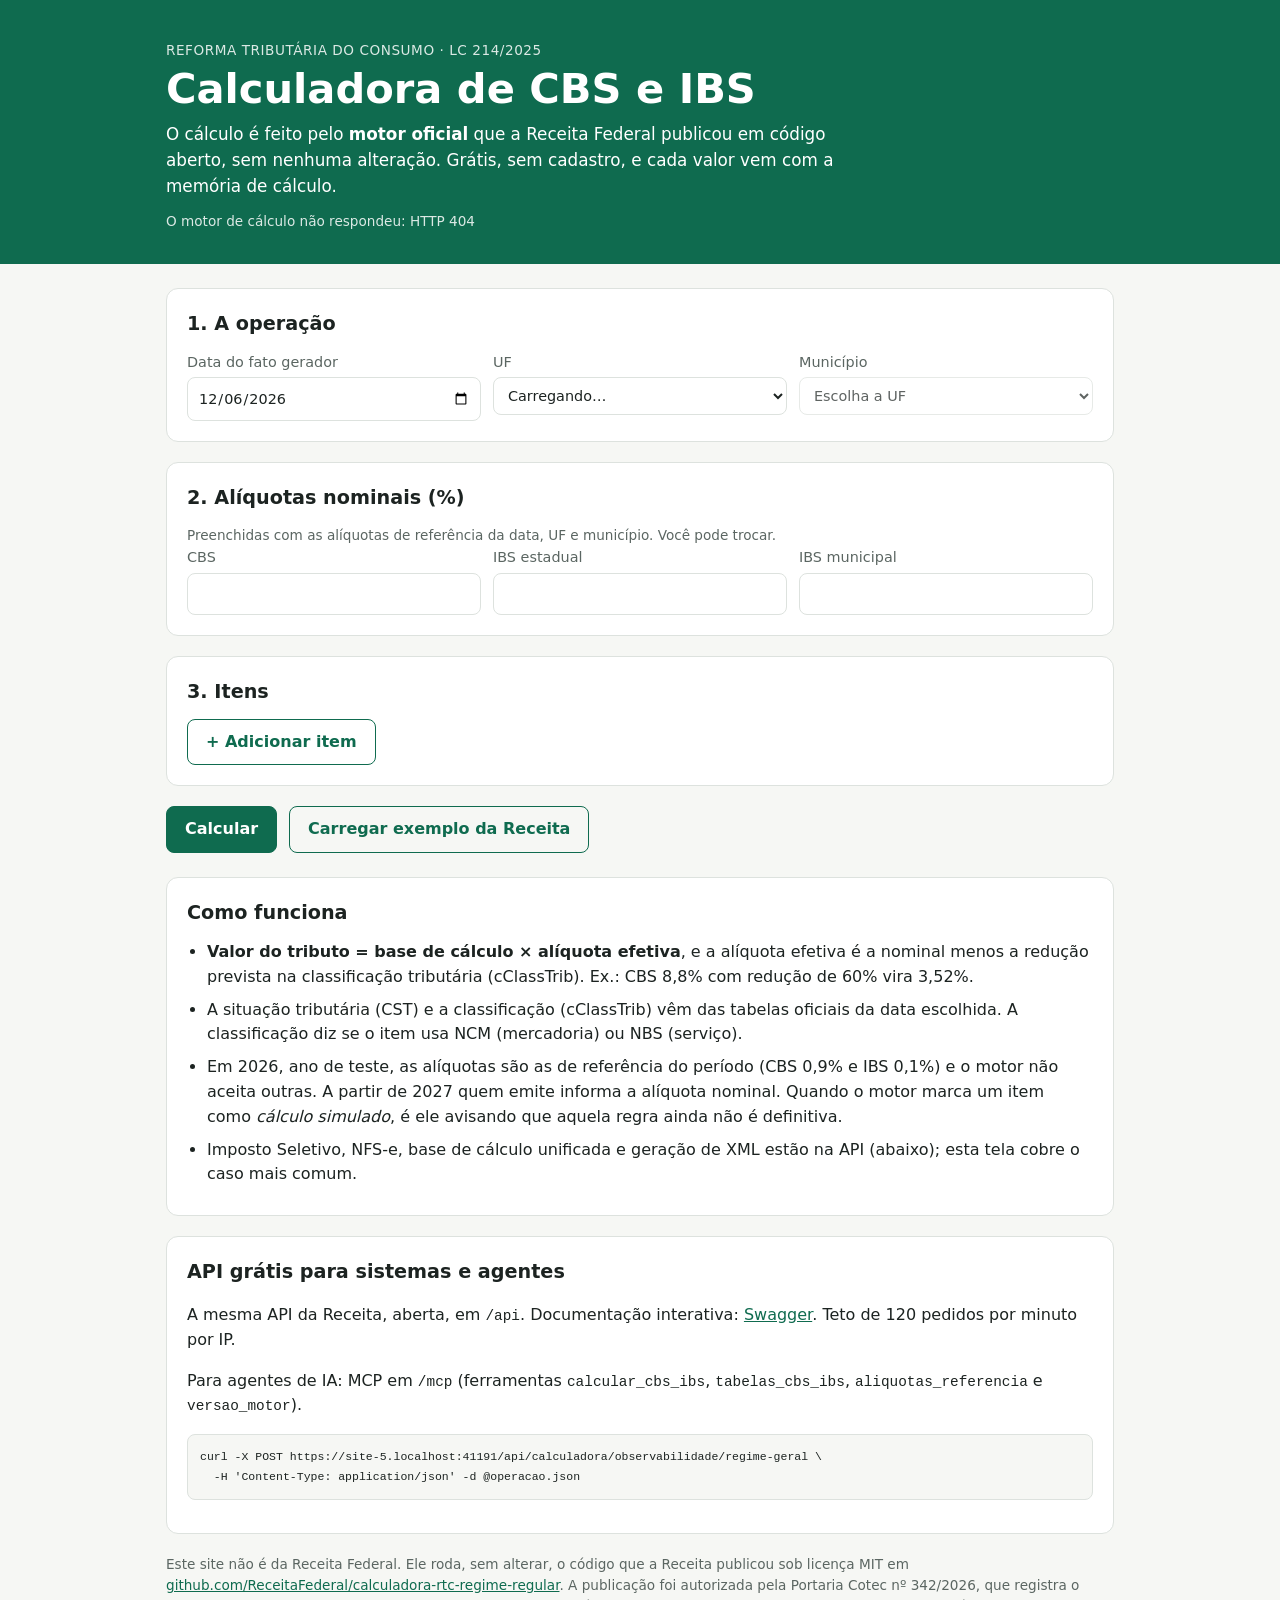
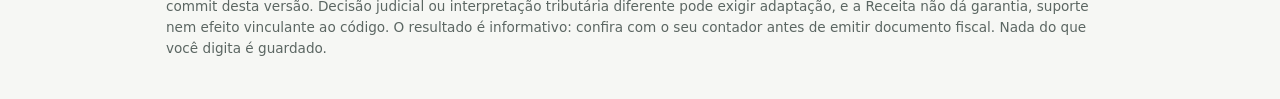
==== web/calculadora.html @ 19687cbc "feat: primeiro commit Espelho-de: pasta-local Co-Authored-By: James.V1 <noreply@factory.mybagcenter." ====
<!doctype html>
<html lang="pt-BR">
<head>
<meta charset="utf-8">
<meta name="viewport" content="width=device-width, initial-scale=1">
<title>Calculadora CBS e IBS</title>
<meta name="description" content="Calcule CBS, IBS estadual e IBS municipal da Reforma Tributária (LC 214/2025) com o motor oficial que a Receita Federal publicou em código aberto. Grátis, sem cadastro, com memória de cálculo e API.">
<meta name="robots" content="index, follow">
<link rel="stylesheet" href="estilo.css">
<link rel="icon" href="icone.svg" type="image/svg+xml">
</head>
<body>
<header class="topo">
  <div class="caixa">
    <p class="selo">Reforma Tributária do Consumo · LC 214/2025</p>
    <h1>Calculadora de CBS e IBS</h1>
    <p class="sub">O cálculo é feito pelo <strong>motor oficial</strong> que a Receita Federal publicou em código aberto, sem nenhuma alteração. Grátis, sem cadastro, e cada valor vem com a memória de cálculo.</p>
    <p class="versao" id="versao">Carregando a versão do motor…</p>
  </div>
</header>

<main class="caixa">
  <form id="form" novalidate>
    <section class="cartao">
      <h2>1. A operação</h2>
      <div class="grade3">
        <label>Data do fato gerador
          <input type="date" id="data" required>
        </label>
        <label>UF
          <select id="uf" required><option value="">Carregando…</option></select>
        </label>
        <label>Município
          <select id="municipio" required disabled><option value="">Escolha a UF</option></select>
        </label>
      </div>
    </section>

    <section class="cartao">
      <h2>2. Alíquotas nominais (%)</h2>
      <p class="dica" id="dica-aliq">Preenchidas com as alíquotas de referência da data, UF e município. Você pode trocar.</p>
      <div class="grade3">
        <label>CBS
          <input type="number" id="a-cbs" step="0.0001" min="0" max="100" inputmode="decimal" required>
        </label>
        <label>IBS estadual
          <input type="number" id="a-uf" step="0.0001" min="0" max="100" inputmode="decimal" required>
        </label>
        <label>IBS municipal
          <input type="number" id="a-mun" step="0.0001" min="0" max="100" inputmode="decimal" required>
        </label>
      </div>
    </section>

    <section class="cartao">
      <h2>3. Itens</h2>
      <div id="itens"></div>
      <button type="button" class="secundario" id="mais">+ Adicionar item</button>
    </section>

    <div class="acoes">
      <button type="submit" id="calcular">Calcular</button>
      <button type="button" class="secundario" id="exemplo">Carregar exemplo da Receita</button>
    </div>
  </form>

  <section id="resultado" class="cartao" hidden aria-live="polite"></section>

  <section class="cartao">
    <h2>Como funciona</h2>
    <ul class="lista">
      <li><strong>Valor do tributo = base de cálculo × alíquota efetiva</strong>, e a alíquota efetiva é a nominal menos a redução prevista na classificação tributária (cClassTrib). Ex.: CBS 8,8% com redução de 60% vira 3,52%.</li>
      <li>A situação tributária (CST) e a classificação (cClassTrib) vêm das tabelas oficiais da data escolhida. A classificação diz se o item usa NCM (mercadoria) ou NBS (serviço).</li>
      <li>Em 2026, ano de teste, as alíquotas são as de referência do período (CBS 0,9% e IBS 0,1%) e o motor não aceita outras. A partir de 2027 quem emite informa a alíquota nominal. Quando o motor marca um item como <em>cálculo simulado</em>, é ele avisando que aquela regra ainda não é definitiva.</li>
      <li>Imposto Seletivo, NFS-e, base de cálculo unificada e geração de XML estão na API (abaixo); esta tela cobre o caso mais comum.</li>
    </ul>
  </section>

  <section class="cartao">
    <h2>API grátis para sistemas e agentes</h2>
    <p>A mesma API da Receita, aberta, em <code>/api</code>. Documentação interativa: <a href="/api/swagger-ui.html">Swagger</a>. Teto de 120 pedidos por minuto por IP.</p>
    <p>Para agentes de IA: MCP em <code>/mcp</code> (ferramentas <code>calcular_cbs_ibs</code>, <code>tabelas_cbs_ibs</code>, <code>aliquotas_referencia</code> e <code>versao_motor</code>).</p>
<pre><code>curl -X POST https://<span id="host">este-site</span>/api/calculadora/observabilidade/regime-geral \
  -H 'Content-Type: application/json' -d @operacao.json</code></pre>
  </section>

  <p class="aviso">Este site não é da Receita Federal. Ele roda, sem alterar, o código que a Receita publicou sob licença MIT em
  <a href="https://github.com/ReceitaFederal/calculadora-rtc-regime-regular" rel="noopener">github.com/ReceitaFederal/calculadora-rtc-regime-regular</a>.
  A publicação foi autorizada pela Portaria Cotec nº 342/2026, que registra o commit desta versão. Decisão judicial ou interpretação tributária diferente pode exigir adaptação, e a Receita não dá garantia, suporte nem efeito vinculante ao código. O resultado é informativo: confira com o seu contador antes de emitir documento fiscal. Nada do que você digita é guardado.</p>
</main>

<template id="tpl-item">
  <fieldset class="item">
    <legend>Item <span class="n"></span></legend>
    <div class="grade4">
      <label>CST
        <select class="cst" required></select>
      </label>
      <label class="largo">Classificação tributária (cClassTrib)
        <select class="cclass" required></select>
      </label>
      <label>Código
        <span class="linha">
          <select class="tipo" aria-label="Tipo de código"><option value="ncm">NCM</option><option value="nbs">NBS</option></select>
          <input class="codigo" inputmode="numeric" pattern="[0-9.]*" placeholder="10063021" required>
        </span>
      </label>
      <label>Base de cálculo (R$)
        <input class="base" type="number" step="0.01" min="0" inputmode="decimal" required>
      </label>
      <label>Quantidade
        <input class="qtd" type="number" step="any" min="0" value="1">
      </label>
      <label>Unidade
        <input class="un" value="UN" maxlength="6">
      </label>
    </div>
    <p class="info-class"></p>
    <button type="button" class="remover secundario">Remover item</button>
  </fieldset>
</template>

<script src="app.js"></script>
</body>
</html>
---- web/estilo.css ----
:root {
  --fundo: #f6f7f4; --cartao: #ffffff; --texto: #1c2321; --suave: #5b6662; --borda: #dde2de;
  --marca: #0f6b4f; --marca-texto: #ffffff; --marca-claro: #e3f1eb; --erro: #a4262c; --erro-fundo: #fbeceb;
  --aviso: #8a5a00; --aviso-fundo: #fdf3dc; --raio: 12px;
  color-scheme: light;
}
@media (prefers-color-scheme: dark) {
  :root:not([data-theme="light"]) {
    --fundo: #121614; --cartao: #1b211e; --texto: #e7ece9; --suave: #a3aea9; --borda: #2e3733;
    --marca: #4cc08f; --marca-texto: #0b1410; --marca-claro: #1d3329; --erro: #ff8a85; --erro-fundo: #3a1f1f;
    --aviso: #f2c063; --aviso-fundo: #3a2f17; color-scheme: dark;
  }
}
:root[data-theme="dark"] {
  --fundo: #121614; --cartao: #1b211e; --texto: #e7ece9; --suave: #a3aea9; --borda: #2e3733;
  --marca: #4cc08f; --marca-texto: #0b1410; --marca-claro: #1d3329; --erro: #ff8a85; --erro-fundo: #3a1f1f;
  --aviso: #f2c063; --aviso-fundo: #3a2f17; color-scheme: dark;
}
* { box-sizing: border-box; }
body { margin: 0; background: var(--fundo); color: var(--texto);
  font: 16px/1.55 system-ui, -apple-system, "Segoe UI", Roboto, sans-serif; }
.caixa { max-width: 980px; margin: 0 auto; padding: 0 16px; }
.topo { background: var(--marca); color: var(--marca-texto); padding: 40px 0 32px; margin-bottom: 24px; }
.topo h1 { margin: 4px 0 8px; font-size: clamp(1.8rem, 4.5vw, 2.6rem); line-height: 1.15; }
.selo { margin: 0; font-size: .85rem; letter-spacing: .04em; text-transform: uppercase; opacity: .85; }
.sub { max-width: 680px; margin: 0; font-size: 1.05rem; }
.versao { margin: 12px 0 0; font-size: .85rem; opacity: .85; }
.cartao { background: var(--cartao); border: 1px solid var(--borda); border-radius: var(--raio); padding: 20px; margin-bottom: 20px; }
h2 { margin: 0 0 12px; font-size: 1.2rem; }
h3 { margin: 0 0 10px; font-size: 1.05rem; display: flex; flex-wrap: wrap; gap: 8px; align-items: center; }
label { display: flex; flex-direction: column; gap: 4px; font-size: .9rem; color: var(--suave); min-width: 0; }
input, select { font: inherit; color: var(--texto); background: var(--cartao); border: 1px solid var(--borda);
  border-radius: 8px; padding: 9px 10px; width: 100%; min-width: 0; }
input:focus, select:focus, button:focus-visible { outline: 2px solid var(--marca); outline-offset: 1px; }
.grade3 { display: grid; grid-template-columns: repeat(3, 1fr); gap: 12px; }
.grade4 { display: grid; grid-template-columns: 1fr 2fr 1.3fr; gap: 12px; }
.largo { grid-column: span 2; }
.linha { display: flex; gap: 6px; }
.linha select { width: 84px; flex: none; }
.item { border: 1px dashed var(--borda); border-radius: 10px; padding: 14px; margin: 0 0 14px; }
.item legend { padding: 0 6px; font-weight: 600; }
.info-class, .dica { color: var(--suave); font-size: .85rem; margin: 10px 0 0; }
button { font: inherit; cursor: pointer; border-radius: 8px; padding: 10px 18px; border: 1px solid var(--marca);
  background: var(--marca); color: var(--marca-texto); font-weight: 600; }
button.secundario { background: transparent; color: var(--marca); }
button:disabled { opacity: .6; cursor: progress; }
.remover { margin-top: 10px; padding: 6px 12px; font-size: .85rem; }
.acoes { display: flex; flex-wrap: wrap; gap: 12px; margin-bottom: 24px; }
.totais { display: grid; grid-template-columns: repeat(4, 1fr); gap: 12px; margin-bottom: 18px; }
.totais div { background: var(--marca-claro); border-radius: 10px; padding: 12px; display: flex; flex-direction: column; }
.totais span { font-size: .8rem; color: var(--suave); }
.totais strong { font-size: 1.25rem; font-variant-numeric: tabular-nums; }
.totais .destaque { background: var(--marca); color: var(--marca-texto); }
.totais .destaque span { color: inherit; opacity: .85; }
.res-item { border-top: 1px solid var(--borda); padding-top: 14px; margin-top: 14px; }
table { width: 100%; border-collapse: collapse; font-variant-numeric: tabular-nums; }
th, td { text-align: left; padding: 7px 8px; border-bottom: 1px solid var(--borda); font-size: .92rem; }
.num { text-align: right; }
.estado { font-size: .75rem; font-weight: 600; padding: 2px 8px; border-radius: 99px; background: var(--marca-claro); color: var(--marca); }
.e-CALCULO_SIMULADO { background: var(--aviso-fundo); color: var(--aviso); }
.e-INCONSISTENCIA_ENTRADA, .e-FALHA_TECNICA, .e-NAO_IMPLEMENTADO { background: var(--erro-fundo); color: var(--erro); }
.erro { background: var(--erro-fundo); color: var(--erro); padding: 10px 12px; border-radius: 8px; font-size: .9rem; }
details { margin-top: 10px; font-size: .9rem; }
summary { cursor: pointer; color: var(--marca); }
pre { background: var(--fundo); border: 1px solid var(--borda); border-radius: 8px; padding: 12px; overflow-x: auto; font-size: .8rem; }
code { font-size: .9em; }
a { color: var(--marca); }
.lista { padding-left: 20px; margin: 0; }
.lista li { margin-bottom: 8px; }
.aviso { color: var(--suave); font-size: .85rem; margin: 0 0 40px; }
@media (max-width: 720px) {
  .grade3, .grade4, .totais { grid-template-columns: 1fr; }
  .largo { grid-column: auto; }
  .topo { padding: 28px 0 24px; }
}

/* ---- página oficial e painel ---- */
.heroi { padding: 20px 0 48px; }
.nav { display: flex; justify-content: space-between; align-items: center; gap: 12px; flex-wrap: wrap; padding: 8px 0 28px; }
.heroi .nav { padding-top: 0; }
.marca { font-weight: 800; font-size: 1.15rem; color: inherit; text-decoration: none; }
.nav-links { display: flex; gap: 16px; align-items: center; flex-wrap: wrap; font-size: .95rem; }
.heroi a { color: var(--marca-texto); }
.heroi h1 { max-width: 760px; }
.botao, a.botao { display: inline-block; text-decoration: none; border-radius: 8px; padding: 10px 18px; font-weight: 600;
  background: var(--marca); color: var(--marca-texto); border: 1px solid var(--marca); }
a.botao.secundario { background: transparent; color: var(--marca); }
.botao-claro { display: inline-block; background: var(--marca-texto); color: var(--marca) !important; border-radius: 8px;
  padding: 8px 14px; font-weight: 700; text-decoration: none; }
.botao-claro.grande { padding: 12px 22px; font-size: 1.05rem; }
.link-claro { color: var(--marca-texto); opacity: .9; }
.heroi .acoes { align-items: center; margin-top: 22px; }
.tres { display: grid; grid-template-columns: repeat(3, 1fr); gap: 16px; margin-bottom: 8px; }
.duas { display: grid; grid-template-columns: minmax(0, 1fr) minmax(0, 1fr); gap: 16px; }
.duas > div, .tres > *, .planos > * { min-width: 0; }
.passo { display: inline-grid; place-items: center; width: 30px; height: 30px; border-radius: 50%; background: var(--marca); color: var(--marca-texto); font-weight: 700; }
.titulo-secao { text-align: center; font-size: 1.6rem; margin: 28px 0 4px; }
.centro { text-align: center; margin-bottom: 18px; }
.planos { display: grid; grid-template-columns: repeat(3, 1fr); gap: 16px; margin-bottom: 24px; }
.plano { background: var(--cartao); border: 1px solid var(--borda); border-radius: var(--raio); padding: 22px; display: flex; flex-direction: column; gap: 10px; }
.plano ul { padding-left: 18px; margin: 0; flex: 1; }
.plano li { margin-bottom: 6px; }
.destaque-plano { border: 2px solid var(--marca); }
.preco { font-size: 2rem; font-weight: 800; margin: 0; }
.preco span { font-size: 1rem; font-weight: 500; color: var(--suave); }
.barra { border-bottom: 1px solid var(--borda); background: var(--cartao); margin-bottom: 20px; }
.barra .nav { padding: 14px 0; }
.faixa { background: var(--marca-claro); border-radius: 10px; padding: 12px 14px; font-weight: 600; }
.faixa-teste { background: var(--aviso-fundo); color: var(--aviso); }
.empresa { border-top: 1px solid var(--borda); padding: 14px 0; }
.empresa h3 { margin-bottom: 4px; }
.largo3 { grid-column: 1 / -1; }
.mini { padding: 3px 10px; font-size: .8rem; }
.erro-curto { color: var(--erro); font-size: .85rem; }
.acoes label { min-width: 180px; }
@media (max-width: 720px) {
  .tres, .duas, .planos { grid-template-columns: 1fr; }
}
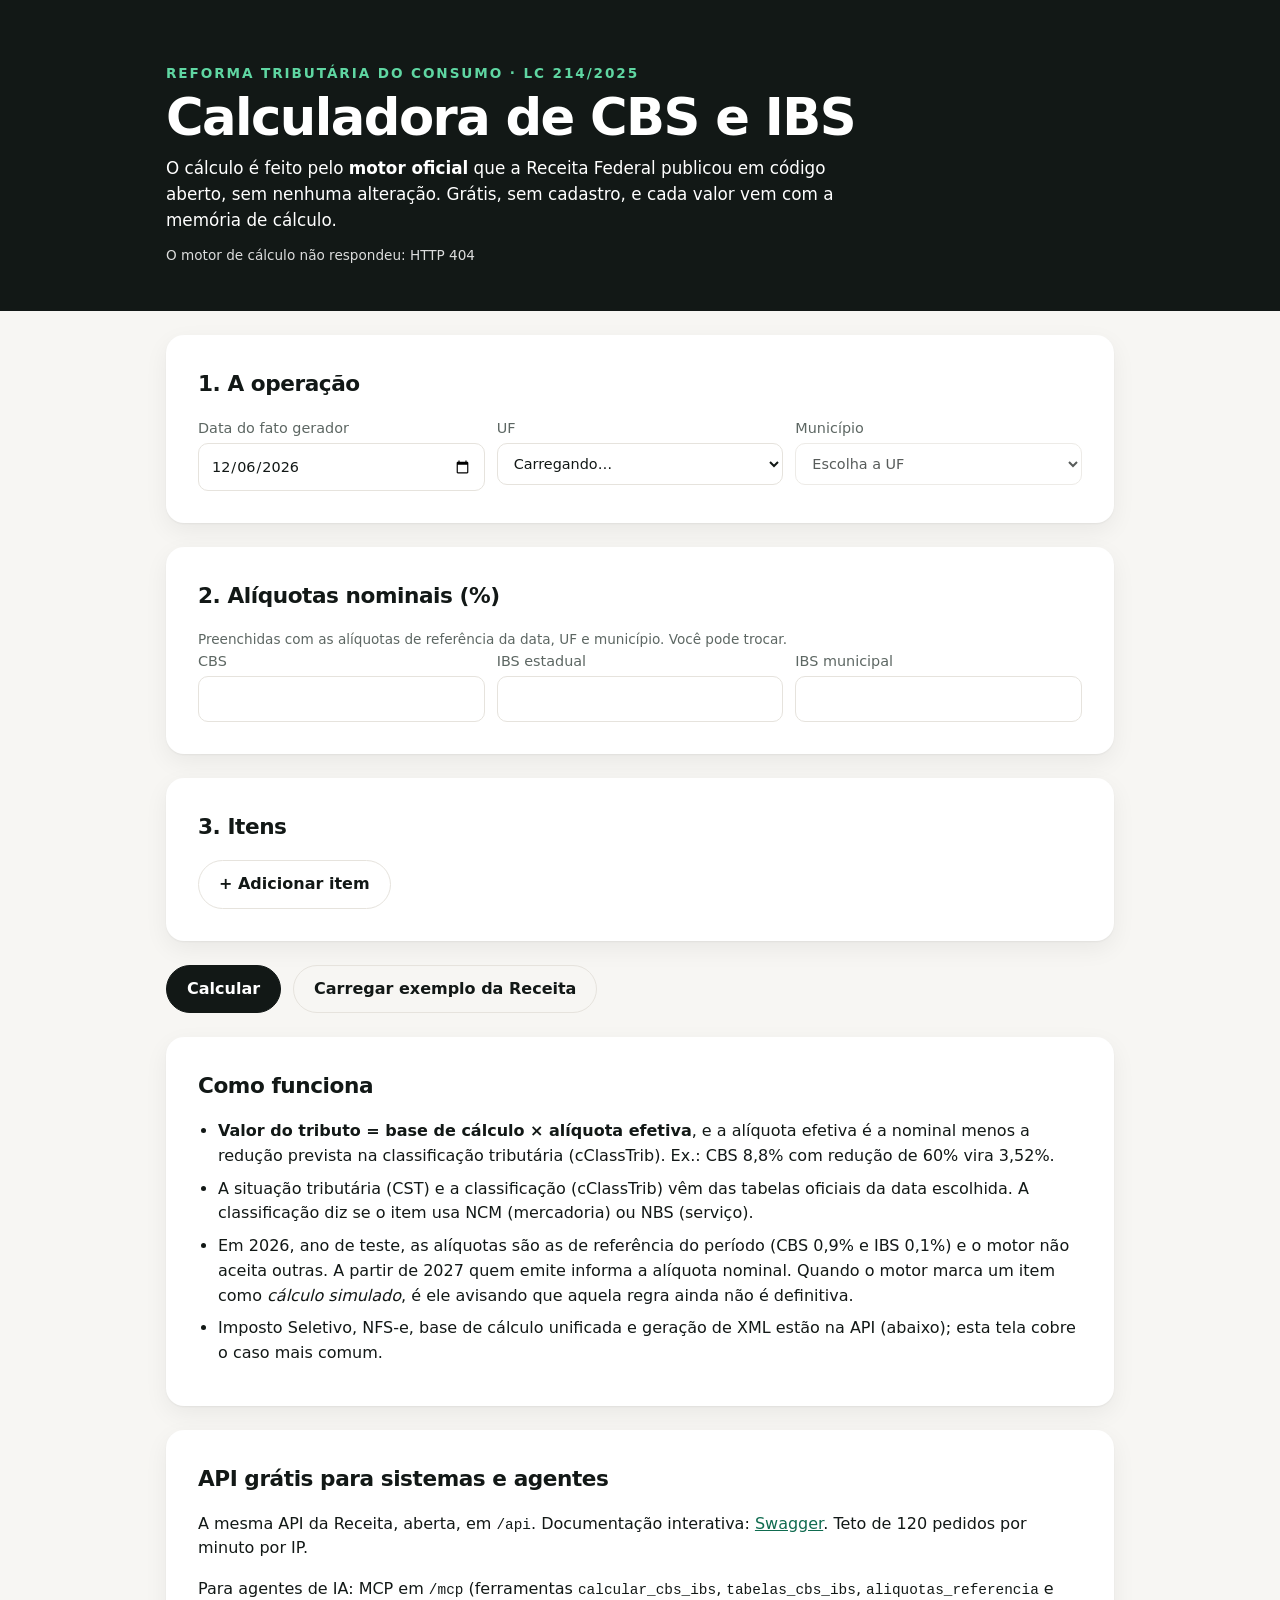
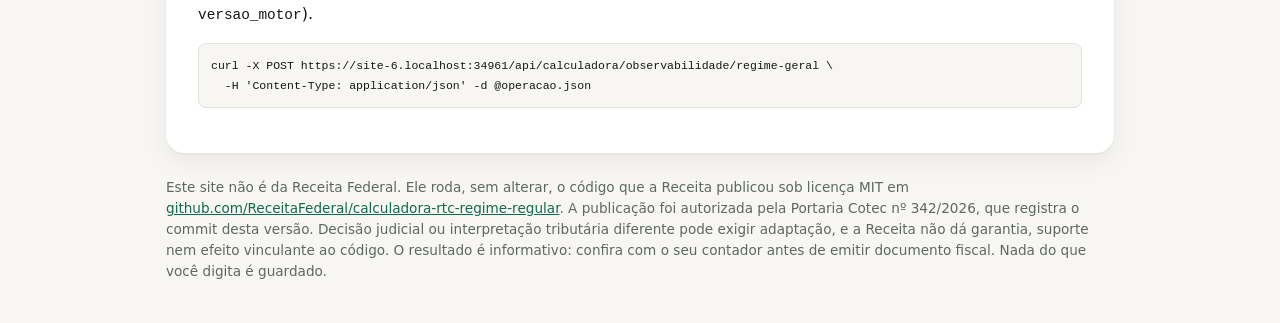
==== commit 3185bcfe: "feat: sincroniza com a versão no ar (inscrição municipal, regime especial, docs da API e erros expli" ====
--- a/web/calculadora.html
+++ b/web/calculadora.html
@@ -3,9 +3,15 @@
 <head>
 <meta charset="utf-8">
 <meta name="viewport" content="width=device-width, initial-scale=1">
-<title>Calculadora CBS e IBS</title>
+<title>Calculadora CBS e IBS grátis, pelo motor oficial da Receita | Nota Aberta</title>
 <meta name="description" content="Calcule CBS, IBS estadual e IBS municipal da Reforma Tributária (LC 214/2025) com o motor oficial que a Receita Federal publicou em código aberto. Grátis, sem cadastro, com memória de cálculo e API.">
 <meta name="robots" content="index, follow">
+<link rel="canonical" href="https://reforma.genesisinnovation.io/calculadora.html">
+<meta property="og:title" content="Calculadora CBS e IBS grátis, pelo motor oficial da Receita">
+<meta property="og:description" content="CBS, IBS estadual e municipal da Reforma Tributária (LC 214/2025) calculados pelo motor que a Receita publicou em código aberto. Grátis, sem cadastro.">
+<meta property="og:url" content="https://reforma.genesisinnovation.io/calculadora.html">
+<meta property="og:image" content="https://reforma.genesisinnovation.io/img/escritorio-1440.webp">
+<meta name="twitter:card" content="summary_large_image">
 <link rel="stylesheet" href="estilo.css">
 <link rel="icon" href="icone.svg" type="image/svg+xml">
 </head>
--- a/web/estilo.css
+++ b/web/estilo.css
@@ -1,7 +1,7 @@
 :root {
-  --fundo: #f6f7f4; --cartao: #ffffff; --texto: #1c2321; --suave: #5b6662; --borda: #dde2de;
+  --fundo: #f7f6f3; --cartao: #ffffff; --texto: #121816; --suave: #5d6763; --borda: #e6e3dd;
   --marca: #0f6b4f; --marca-texto: #ffffff; --marca-claro: #e3f1eb; --erro: #a4262c; --erro-fundo: #fbeceb;
-  --aviso: #8a5a00; --aviso-fundo: #fdf3dc; --raio: 12px;
+  --aviso: #8a5a00; --aviso-fundo: #fdf3dc; --raio: 18px;
   color-scheme: light;
 }
 @media (prefers-color-scheme: dark) {
@@ -45,6 +45,34 @@
 button.secundario { background: transparent; color: var(--marca); }
 button:disabled { opacity: .6; cursor: progress; }
 .remover { margin-top: 10px; padding: 6px 12px; font-size: .85rem; }
+.rtc { border: 1px solid var(--borda); border-left: 4px solid var(--marca); border-radius: 10px; padding: 12px 14px; }
+.rtc p { margin: 0 0 6px; }
+.rtc-titulo { font-size: .9rem; }
+.rtc-previa { font-variant-numeric: tabular-nums; }
+.opcao-linha { flex-direction: row; align-items: center; gap: 8px; font-size: .9rem; cursor: pointer; align-self: end; padding-bottom: 10px; }
+.opcao-linha input { width: auto; flex: none; margin: 0; padding: 0; min-height: 0; accent-color: var(--marca); }
+.rtc .opcao-linha { padding-bottom: 0; }
+/* `label { display: flex }` venceria o atributo hidden (o seletor de classificação aparecia vazio). */
+[hidden] { display: none !important; }
+.tributos { display: block; color: var(--suave); font-size: .8rem; margin-top: 2px; font-variant-numeric: tabular-nums; }
+.itens-nfe { width: 100%; border-collapse: collapse; margin-bottom: 8px; font-size: .9rem; }
+/* Larguras fixas: com a tabela automática o CSOSN ficava cortado ("10:") ao lado da descrição. */
+@media (min-width: 721px) {
+  .itens-nfe { table-layout: fixed; }
+  .itens-nfe th:nth-child(1) { width: 13%; } .itens-nfe th:nth-child(3) { width: 13%; }
+  .itens-nfe th:nth-child(4) { width: 8%; } .itens-nfe th:nth-child(5) { width: 14%; }
+  .itens-nfe th:nth-child(6) { width: 84px; } .itens-nfe th:nth-child(7) { width: 40px; }
+}
+.itens-nfe th { text-align: left; font-weight: 600; color: var(--suave); padding: 4px; }
+.itens-nfe td { padding: 3px; vertical-align: top; }
+.itens-nfe input, .itens-nfe select { width: 100%; min-width: 0; }
+.nfe-total { font-weight: 600; font-variant-numeric: tabular-nums; margin: 0; }
+#nfe > label { max-width: 420px; margin-bottom: 12px; }
+@media (max-width: 720px) {
+  .itens-nfe thead { display: none; }
+  .itens-nfe tr { display: grid; grid-template-columns: 1fr 1fr; gap: 4px; border-bottom: 1px solid var(--borda); padding: 6px 0; }
+  .itens-nfe td:nth-child(2) { grid-column: span 2; order: -1; }
+}
 .acoes { display: flex; flex-wrap: wrap; gap: 12px; margin-bottom: 24px; }
 .totais { display: grid; grid-template-columns: repeat(4, 1fr); gap: 12px; margin-bottom: 18px; }
 .totais div { background: var(--marca-claro); border-radius: 10px; padding: 12px; display: flex; flex-direction: column; }
@@ -96,17 +124,24 @@
 .passo { display: inline-grid; place-items: center; width: 30px; height: 30px; border-radius: 50%; background: var(--marca); color: var(--marca-texto); font-weight: 700; }
 .titulo-secao { text-align: center; font-size: 1.6rem; margin: 28px 0 4px; }
 .centro { text-align: center; margin-bottom: 18px; }
-.planos { display: grid; grid-template-columns: repeat(3, 1fr); gap: 16px; margin-bottom: 24px; }
+.planos { display: grid; grid-template-columns: repeat(auto-fit, minmax(240px, 1fr)); gap: 16px; margin-bottom: 24px; }
 .plano { background: var(--cartao); border: 1px solid var(--borda); border-radius: var(--raio); padding: 22px; display: flex; flex-direction: column; gap: 10px; }
 .plano ul { padding-left: 18px; margin: 0; flex: 1; }
 .plano li { margin-bottom: 6px; }
 .destaque-plano { border: 2px solid var(--marca); }
-.preco { font-size: 2rem; font-weight: 800; margin: 0; }
+.preco { font-size: 1.9rem; font-weight: 800; margin: 0; white-space: nowrap; }
+.preco-texto { font-size: 1.5rem; white-space: normal; }
 .preco span { font-size: 1rem; font-weight: 500; color: var(--suave); }
 .barra { border-bottom: 1px solid var(--borda); background: var(--cartao); margin-bottom: 20px; }
 .barra .nav { padding: 14px 0; }
 .faixa { background: var(--marca-claro); border-radius: 10px; padding: 12px 14px; font-weight: 600; }
 .faixa-teste { background: var(--aviso-fundo); color: var(--aviso); }
+.ambiente-escolha { border: 1px solid var(--borda); border-radius: var(--raio); padding: 10px 14px; display: grid; gap: 6px; margin: 0; }
+.ambiente-escolha .opcao { display: flex; flex-direction: row; gap: 10px; align-items: center; font-weight: 400; cursor: pointer; }
+.ambiente-escolha .opcao input { width: auto; flex: none; margin: 0; padding: 0; min-height: 0; accent-color: var(--marca); }
+.ambiente-escolha .opcao span { display: inline; }
+.botao-fiscal { background: var(--erro); border-color: var(--erro); }
+.etiqueta { display: inline-block; font-size: .75rem; padding: 1px 6px; border-radius: 4px; background: var(--aviso-fundo); color: var(--aviso); }
 .empresa { border-top: 1px solid var(--borda); padding: 14px 0; }
 .empresa h3 { margin-bottom: 4px; }
 .largo3 { grid-column: 1 / -1; }
@@ -116,3 +151,43 @@
 @media (max-width: 720px) {
   .tres, .duas, .planos { grid-template-columns: 1fr; }
 }
+
+
+/* ---- Visual de 20/11/2026: o mesmo da página oficial (landing.css). Branco, raio grande, botão em pílula escura,
+   sombra leve no lugar de borda. Fica no fim para valer sobre as regras antigas sem reescrever as telas. */
+body { font-size: 16px; -webkit-font-smoothing: antialiased; }
+h2 { font-size: 1.35rem; letter-spacing: -.02em; margin-bottom: 16px; }
+.cartao { border: 0; box-shadow: 0 1px 2px rgba(16, 24, 22, .05), 0 8px 24px rgba(16, 24, 22, .06); padding: clamp(20px, 3vw, 32px); margin-bottom: 24px; }
+.barra { position: sticky; top: 0; z-index: 10; margin-bottom: 28px; background: color-mix(in srgb, var(--cartao) 86%, transparent);
+  backdrop-filter: saturate(1.4) blur(14px); -webkit-backdrop-filter: saturate(1.4) blur(14px); }
+.barra .nav { padding: 16px 0; }
+.marca { display: inline-flex; align-items: center; gap: 10px; font-weight: 750; letter-spacing: -.01em; }
+.marca::before { content: ""; width: 20px; height: 20px; border-radius: 6px; background: linear-gradient(135deg, #17a073, #0f6b4f); }
+.nav-links a { color: var(--suave); text-decoration: none; }
+.nav-links a:hover { color: var(--texto); }
+input, select { border-radius: 10px; padding: 11px 12px; transition: border-color .15s ease, box-shadow .15s ease; }
+input:focus, select:focus { outline: none; border-color: var(--marca); box-shadow: 0 0 0 3px color-mix(in srgb, var(--marca) 18%, transparent); }
+button, .botao, a.botao { border-radius: 999px; padding: 11px 20px; font-weight: 600; background: var(--texto); color: var(--cartao);
+  border: 1px solid var(--texto); transition: transform .15s ease, box-shadow .15s ease; }
+button:hover:not(:disabled), .botao:hover { transform: translateY(-1px); box-shadow: 0 6px 18px rgba(16, 24, 22, .14); }
+button.secundario { background: transparent; color: var(--texto); border-color: var(--borda); }
+button.secundario:hover:not(:disabled) { border-color: var(--texto); box-shadow: none; }
+button.mini { padding: 4px 12px; }
+.botao-fiscal { background: var(--erro); border-color: var(--erro); color: #fff; }
+.faixa { border-radius: 14px; padding: 14px 18px; font-weight: 550; }
+details > summary { cursor: pointer; font-weight: 600; color: var(--marca); }
+table th { color: var(--suave); font-weight: 600; font-size: .8rem; text-transform: uppercase; letter-spacing: .06em; }
+th, td { padding: 12px 8px; }
+.etiqueta { border-radius: 999px; padding: 1px 9px; }
+.rtc, .ambiente-escolha { border-radius: 14px; }
+/* Cabeçalho da calculadora: tinta escura no lugar do verde chapado, com o verde só no rótulo. */
+.topo { background: var(--texto); color: var(--cartao); padding: clamp(40px, 7vh, 72px) 0 clamp(32px, 5vh, 56px); }
+.topo .selo { color: #5fd6a2; opacity: 1; letter-spacing: .14em; font-weight: 600; }
+.topo h1 { letter-spacing: -.03em; font-size: clamp(2rem, 5vw, 3.2rem); }
+/* Erro da nota explicado (21/11): o que aconteceu, o que fazer e, pequeno, o código para o suporte. */
+.erro-nota { margin-top: 8px; display: grid; gap: 6px; }
+.erro-nota p { margin: 0; padding: 10px 12px; border-left: 3px solid var(--erro); border-radius: 6px;
+  background: var(--erro-fundo); }
+.erro-nota strong { display: block; font-weight: 600; }
+.erro-nota span { display: block; margin-top: 4px; font-size: .9rem; }
+.erro-nota small { display: block; margin-top: 4px; opacity: .7; font-size: .78rem; }
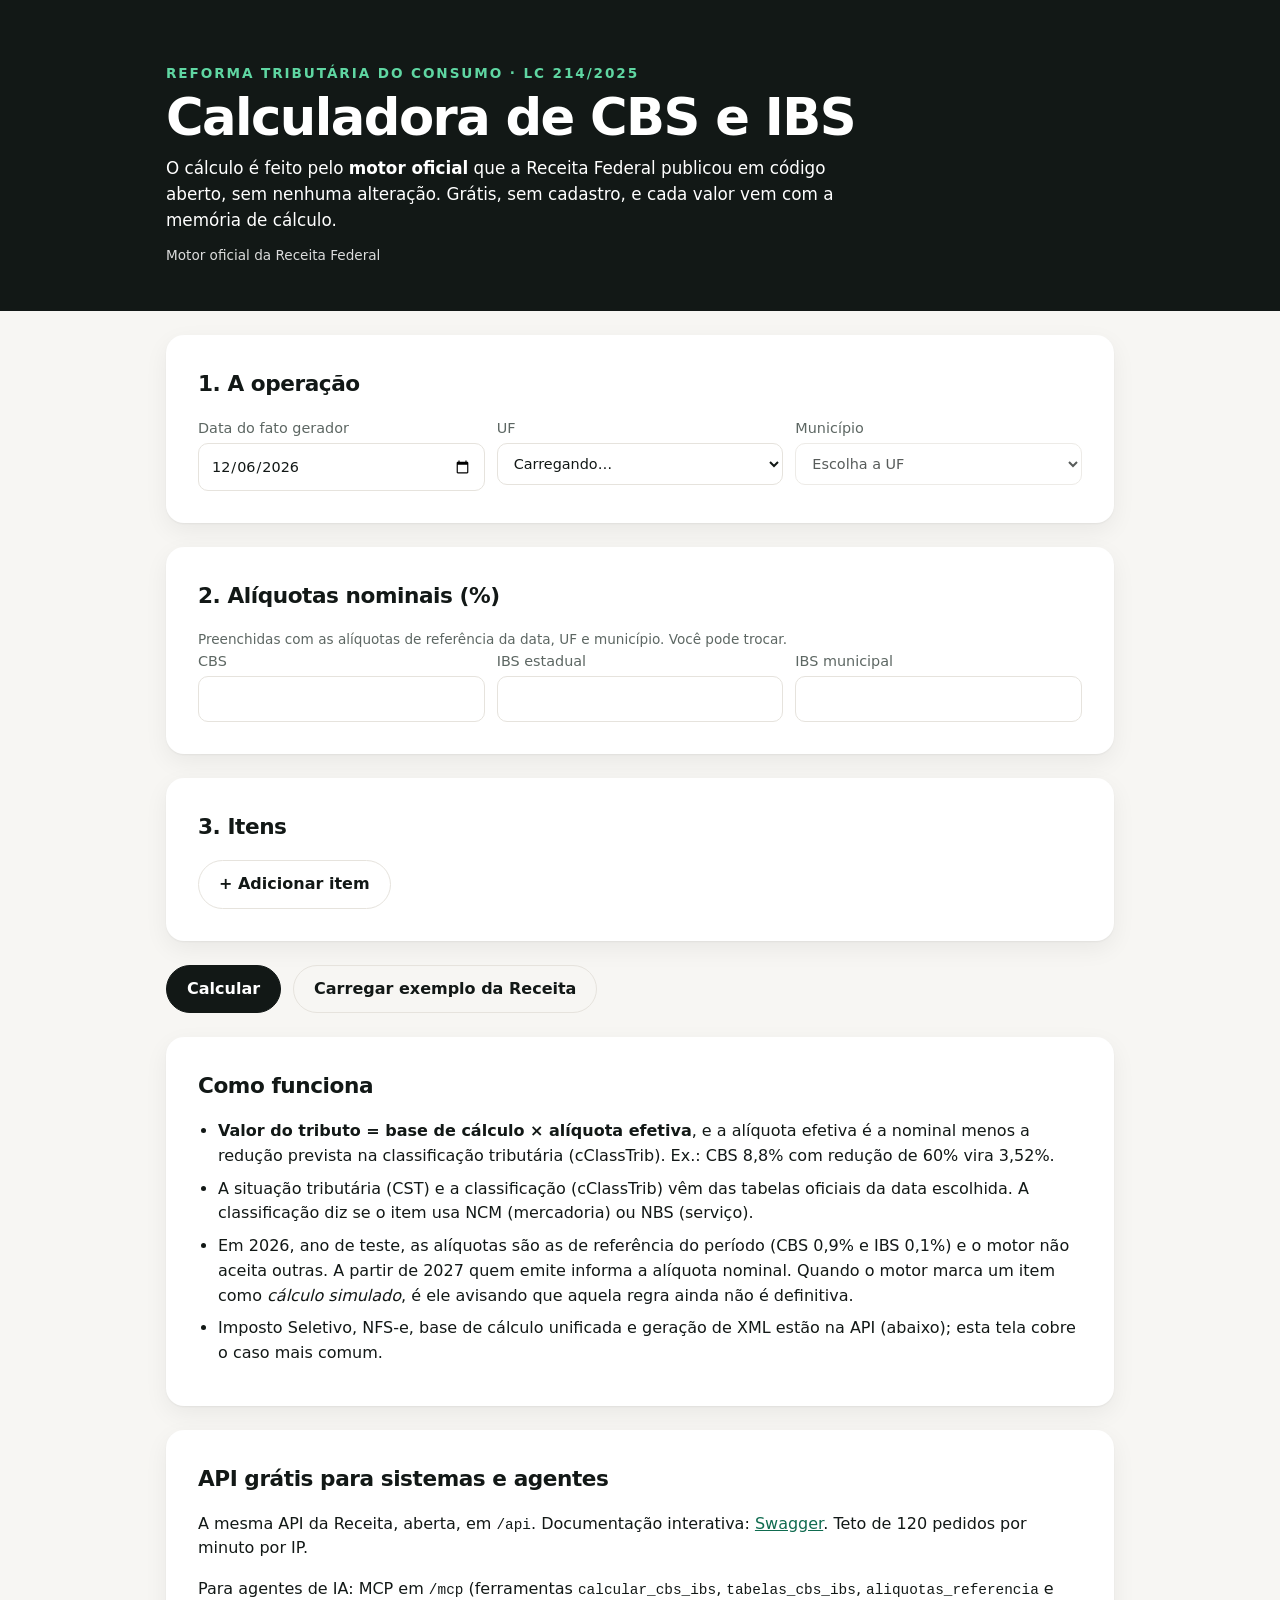
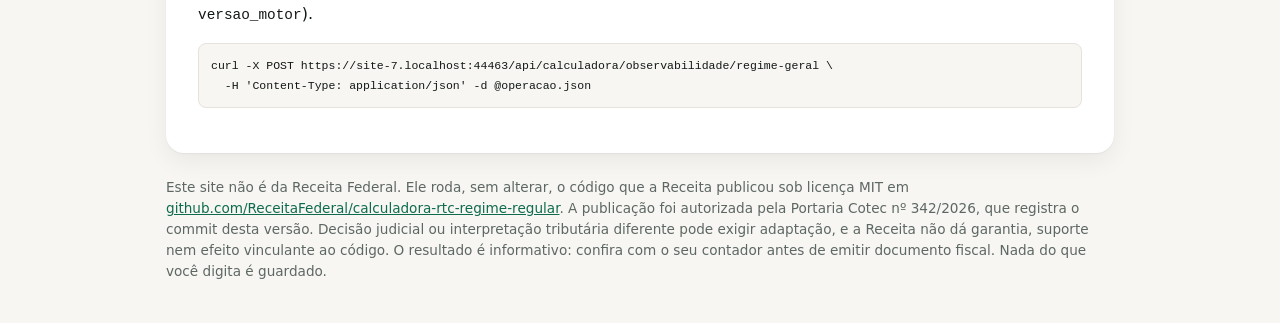
==== commit d56cfc18: "versão pessoal: Emissor PBD - página inicial vai direto ao painel (sem a propaganda da Genesis) - pa" ====
--- a/web/calculadora.html
+++ b/web/calculadora.html
@@ -3,14 +3,11 @@
 <head>
 <meta charset="utf-8">
 <meta name="viewport" content="width=device-width, initial-scale=1">
-<title>Calculadora CBS e IBS grátis, pelo motor oficial da Receita | Nota Aberta</title>
+<title>Calculadora CBS e IBS grátis, pelo motor oficial da Receita | Emissor PBD</title>
 <meta name="description" content="Calcule CBS, IBS estadual e IBS municipal da Reforma Tributária (LC 214/2025) com o motor oficial que a Receita Federal publicou em código aberto. Grátis, sem cadastro, com memória de cálculo e API.">
-<meta name="robots" content="index, follow">
-<link rel="canonical" href="https://reforma.genesisinnovation.io/calculadora.html">
+<meta name="robots" content="noindex">
 <meta property="og:title" content="Calculadora CBS e IBS grátis, pelo motor oficial da Receita">
 <meta property="og:description" content="CBS, IBS estadual e municipal da Reforma Tributária (LC 214/2025) calculados pelo motor que a Receita publicou em código aberto. Grátis, sem cadastro.">
-<meta property="og:url" content="https://reforma.genesisinnovation.io/calculadora.html">
-<meta property="og:image" content="https://reforma.genesisinnovation.io/img/escritorio-1440.webp">
 <meta name="twitter:card" content="summary_large_image">
 <link rel="stylesheet" href="estilo.css">
 <link rel="icon" href="icone.svg" type="image/svg+xml">
